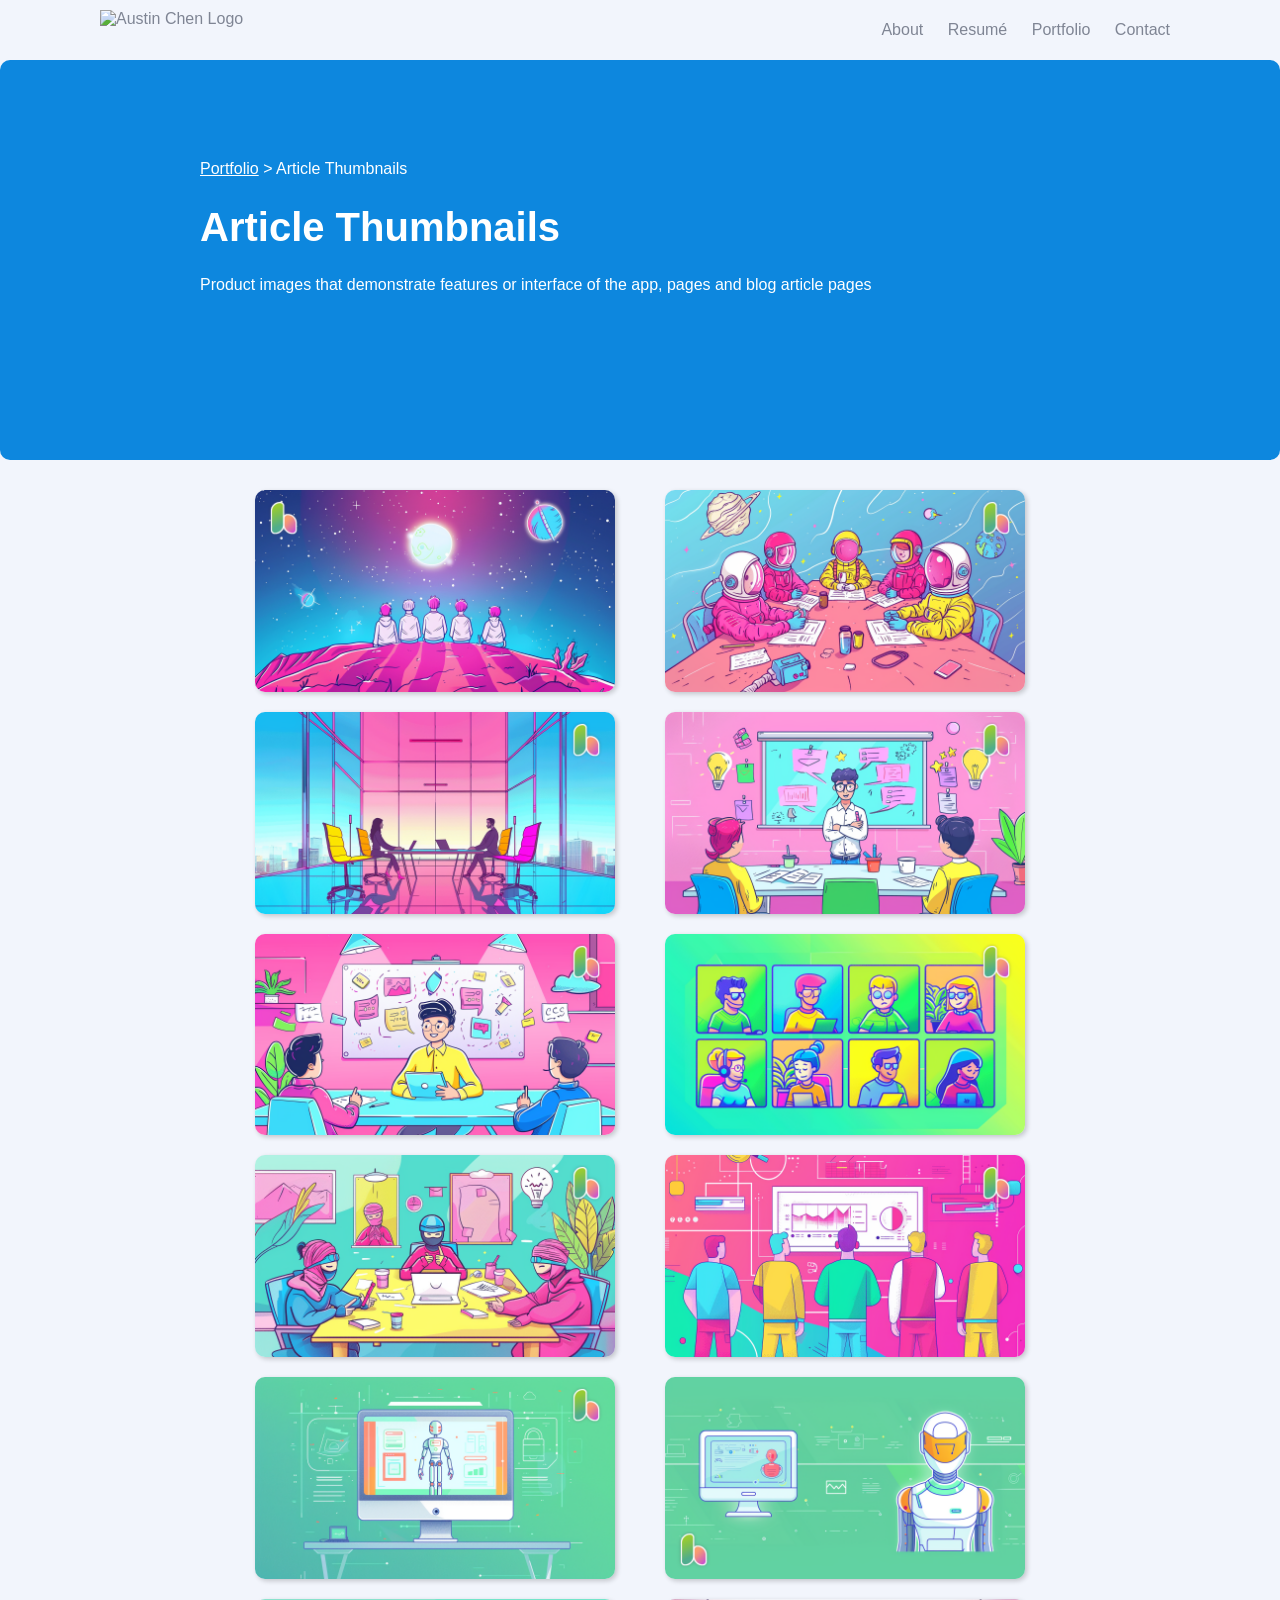
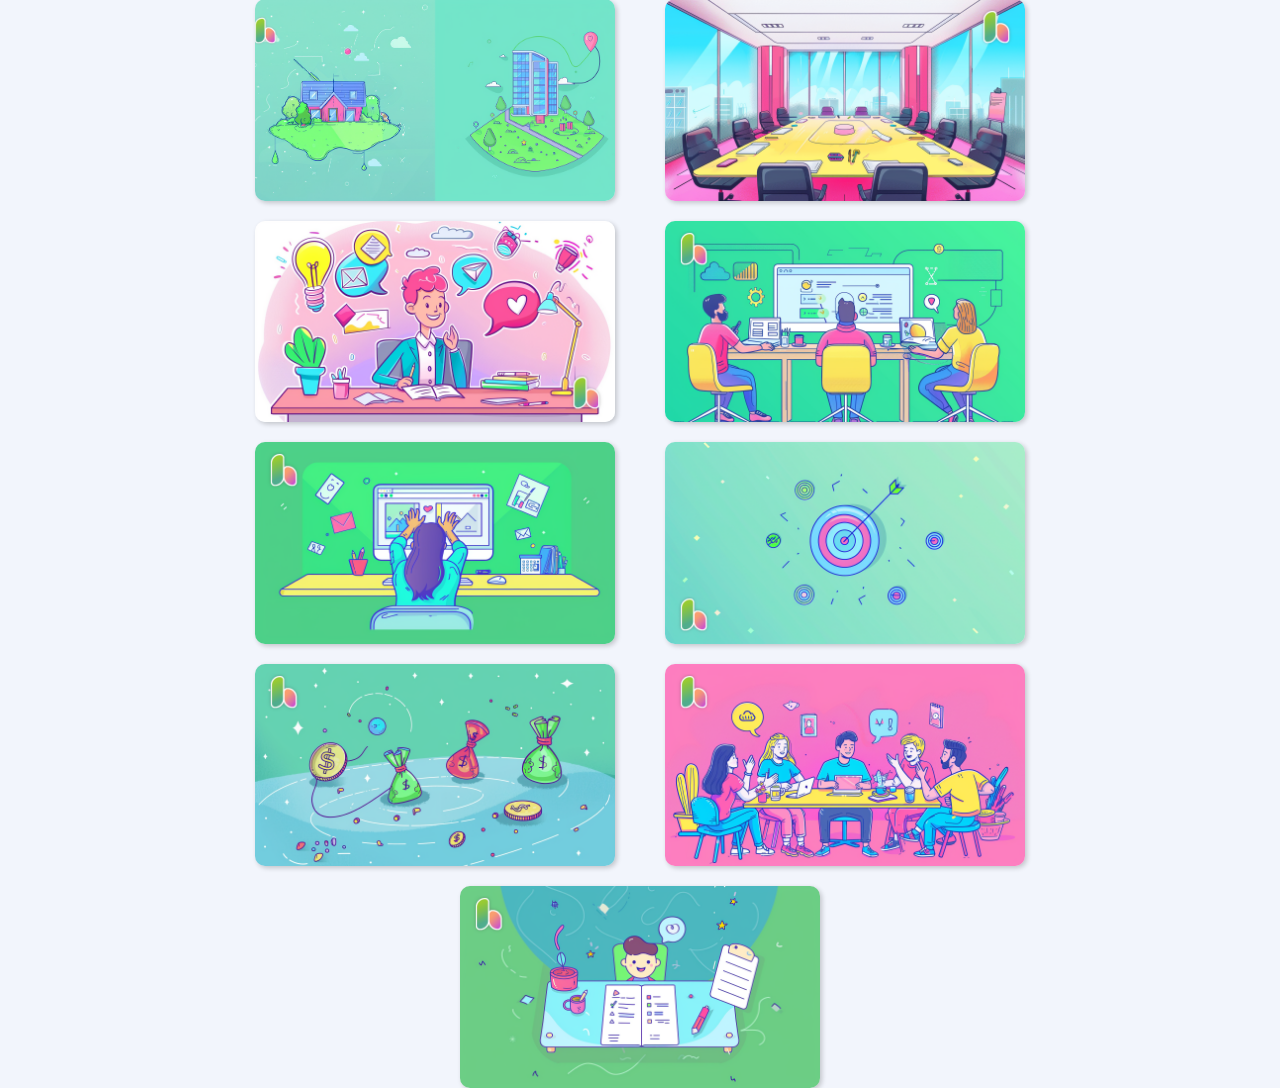
==== article-thumbnails.html @ f636ebe7 "done" ====
<!DOCTYPE html>
<html lang="en">
<head>
    <meta charset="UTF-8">
    <meta name="viewport" content="width=device-width, initial-scale=1.0">
    <title>Portfolio</title>
    <link rel="stylesheet" href="styles.css">
    <link href="https://fonts.googleapis.com/css2?family=Roboto:wght@400;700&display=swap" rel="stylesheet"> <!-- Link to Google Fonts -->
    <style>
      .container {
        color:white;
        background-color: #0D87DE;
        text-align: left;
        padding-top: 100px;
        padding-left: 200px;
        margin: 0 auto;
        height: 300px;
        display: flex;
        flex-direction: column;
      }
      .gallery {
    display: flex;
    justify-content: center; /* Center the gallery horizontally */
    max-width: 800px; /* Set the maximum width of the gallery */
    margin: 0 auto; /* Center the gallery on the page */
}

.thumbnails {
    display: flex;
    flex-wrap: wrap;
    justify-content: space-around;
    margin-top: 30px;
    gap: 20px;
  
}
.thumbnails img {
    width: 45%;
    object-fit: cover; /* Cover the thumbnail with the image, cropping as needed */
    overflow: hidden; /* Hide any content that exceeds the specified dimensions */
    box-shadow: 2px 2px 5px rgba(0, 0, 0, 0.2); /* Add a subtle drop shadow effect */
    transition: transform 0.3s; /* Add a transition for smooth animation */
    border-radius: 10px;
}

.thumbnails img:hover {
    transform: translateY(-5px); /* Apply a translateY transform on hover */
    cursor:pointer
}

.thumbnails img.horizontal-image {
  width: 100%;
}

.modal {
    display: none;
    position: fixed;
    z-index: 1;
    padding-top: 50px;
    left: 0;
    top: 0;
    width: 100%;
    height: 100%;
    overflow: auto;
    background-color: black;
}

.modal-content {
    margin: auto;
    display: block;
    width: 80%;
    max-width: 800px;
}

.close {
    color: white;
    position: absolute;
    top: 10px;
    right: 25px;
    font-size: 35px;
    cursor: pointer;
}

.prev, .next {
    position: absolute;
    top: 50%;
    width: auto;
    padding: 16px;
    margin-top: -50px;
    color: white;
    font-weight: bold;
    font-size: 20px;
    cursor: pointer;
    text-decoration: none;
}

.prev {
    left: 10px;
}

.next {
    right: 10px;
}

    </style>
    <script src="script.js"></script>

</head>
<body>
  <div class="header">
    <img src="logo.png" alt="Austin Chen Logo">
    <nav>
        <a href="about.html">About</a>
        <a href="resume.html">Resumé</a>
        <a href="portfolio.html">Portfolio</a>
        <a href="contact.html">Contact</a>
    </nav>
    </div>

  <div class="container">
    <div class="breadcrumb">
      <a href="portfolio.html">Portfolio</a> &gt; Article Thumbnails
  </div>
    <h1 style="font-size: 40px"">Article Thumbnails</h1>
    <p>Product images that demonstrate features or interface of the app, pages and blog article pages</p>
  </div>

  <div class="gallery">
    <div class="thumbnails">
      <img src="articlethumbnail1.png" alt="Thumbnail 1" onclick="openModal('articlethumbnail1.png')">
      <img src="articlethumbnail2.png" alt="Thumbnail 2" onclick="openModal('articlethumbnail2.png')">
      <img src="articlethumbnail3.png" alt="Thumbnail 3" onclick="openModal('articlethumbnail3.png')">
      <img src="articlethumbnail4.png" alt="Thumbnail 4" onclick="openModal('articlethumbnail4.png')">
      <img src="articlethumbnail5.png" alt="Thumbnail 5" onclick="openModal('articlethumbnail5.png')">
      <img src="articlethumbnail6.png" alt="Thumbnail 6" onclick="openModal('articlethumbnail6.png')">
      <img src="articlethumbnail7.png" alt="Thumbnail 7" onclick="openModal('articlethumbnail7.png')">
      <img src="articlethumbnail8.png" alt="Thumbnail 8" onclick="openModal('articlethumbnail8.png')">
      <img src="articlethumbnail9.png" alt="Thumbnail 9" onclick="openModal('articlethumbnail9.png')">
      <img src="articlethumbnail10.png" alt="Thumbnail 10" onclick="openModal('articlethumbnail10.png')">
      <img src="articlethumbnail11.png" alt="Thumbnail 11" onclick="openModal('articlethumbnail11.png')">
      <img src="articlethumbnail12.png" alt="Thumbnail 12" onclick="openModal('articlethumbnail12.png')">
      <img src="articlethumbnail13.png" alt="Thumbnail 13" onclick="openModal('articlethumbnail13.png')">
      <img src="articlethumbnail14.png" alt="Thumbnail 14" onclick="openModal('articlethumbnail14.png')">
      <img src="articlethumbnail15.png" alt="Thumbnail 15" onclick="openModal('articlethumbnail15.png')">
      <img src="articlethumbnail16.png" alt="Thumbnail 16" onclick="openModal('articlethumbnail16.png')">
      <img src="articlethumbnail17.png" alt="Thumbnail 17" onclick="openModal('articlethumbnail17.png')">
      <img src="articlethumbnail18.png" alt="Thumbnail 18" onclick="openModal('articlethumbnail18.png')">
      <img src="articlethumbnail19.png" alt="Thumbnail 19" onclick="openModal('articlethumbnail19.png')">
      
    </div>

    <div id="myModal" class="modal">
        <span class="close" onclick="closeModal()">&times;</span>
        <img id="fullImg" class="modal-content">
        <a class="prev" onclick="plusSlides(-1)">&#10094;</a>
        <a class="next" onclick="plusSlides(1)">&#10095;</a>
    </div>
</div>

</body>
</html>
---- styles.css ----
body {
  font-family: 'Poppins', sans-serif;
  margin: 0;
  padding: 0;
  background-color: #F2F5FC;
  color: #7F8594;
}

.header {
  background-color: #F2F5FC; /* Set the header (banner) color */
  padding: 10px 20px;
  display: flex;
  justify-content: space-between;
  align-items: center;
  position: -webkit-sticky; /* For Safari */
  position: sticky;
  top: 0;
  z-index: 1000; /* Ensure the header stays above other content */
  max-width: 1080px;
  margin: 0 auto;
}

.header .logo-link {
  display: flex;
  align-items: center;
  text-decoration: none;
  color: #7F8594; /* Change text color */
}

.header .logo-link span {
  font-size: 18px; /* Adjust the font size as needed */
  font-weight: 550; /* Adjust the font weight as needed */
  font-family: 'Poppins', sans-serif; /* Specify the desired font family */
  color: #3E4355; /* Adjust the text color as needed */
}

.header img {
  height: 40px;
  margin-right: 10px; /* Adjust spacing between image and text */
}

.header nav a {
  padding: 10px;
  border-radius: 5px;
  text-decoration: none;
  color: #7F8594; /* Change navigation link color */
  transition: all 0.3s ease;
}

.header nav a:hover {
  background-color: #5A6071;
  color: white;
}

.header nav a:active {
  background-color: #5A6071;
  color: white;
}

.topbanner {
  color:white;
  background-color: #3E4355;
  text-align: center;
  margin: 0 auto;
  height: 200px;
  display: flex;
  flex-direction: column;
  max-width: 1080px;
  border-radius: 10px;
  font-size: 25px;
  align-items: center;
  justify-content: center;
  margin-bottom:30px;
}

.topbanner h1{
  font-size:40px;
}

.portfoliobanner {

}

.container {
  max-width: 1080px;
  border-radius: 10px;
}

.container .text {
  color: white;
}

.container h1,
.container h2,
.container h3,
.container h4,
.container h5,
.container h6 {
    color: white;
}

.container a {
  color: white;
}

.gallery {
  display: flex;
  justify-content: center; /* Center the gallery horizontally */
  max-width: 800px; /* Set the maximum width of the gallery */
  margin: 0 auto; /* Center the gallery on the page */
}

.thumbnails {
  display: flex;
  flex-wrap: wrap;
  justify-content: space-around;
  margin-top: 30px;
  gap: 20px;

}
.thumbnails img {
  width: 45%;
  object-fit: cover; /* Cover the thumbnail with the image, cropping as needed */
  overflow: hidden; /* Hide any content that exceeds the specified dimensions */
  box-shadow: 2px 2px 5px rgba(0, 0, 0, 0.2); /* Add a subtle drop shadow effect */
  transition: transform 0.3s; /* Add a transition for smooth animation */
  border-radius: 10px;
}

.thumbnails img:hover {
  transform: translateY(-5px); /* Apply a translateY transform on hover */
  cursor:pointer
}

.thumbnails img.horizontal-image {
width: 100%;
}

.modal {
  display: none;
  position: fixed;
  z-index: 1;
  padding-top: 50px;
  left: 0;
  top: 0;
  width: 100%;
  height: 100%;
  overflow: auto;
  background-color: black;
}

.modal-content {
  margin: auto;
  display: block;
  width: 80%;
  max-width: 800px;
}

.close {
  color: white;
  position: absolute;
  top: 10px;
  right: 25px;
  font-size: 35px;
  cursor: pointer;
}

.prev, .next {
  position: absolute;
  top: 50%;
  width: auto;
  padding: 16px;
  margin-top: -50px;
  color: white;
  font-weight: bold;
  font-size: 20px;
  cursor: pointer;
  text-decoration: none;
}

.prev {
  left: 10px;
}

.next {
  right: 10px;
}

/* Video Gallery */
.video-gallery {
  display: flex;
  flex-wrap: wrap;
  justify-content: center;
  align-items: center;
  max-width: 1080px;
  margin: 0 auto;
}

.video-gallery h1,
.video-gallery h2,
.video-gallery h3 {
  color: black;
  font-weight:500;
}

.video-thumbnail {
  margin-top: 20px;
  width: 600px;
  margin-bottom: 20px;
  position: relative;
  background-color: transparent;
  overflow: hidden;
  border-radius: 10px;
  transition: transform 0.5s;
}

.video-thumbnail:hover {
  background-color:#E8E8E8;
}

.video-thumbnail img {
  width: 100%;
  height: auto;
  border-radius: 10px;
  transition: filter 0.5s;
}


.video-thumbnail a {
  text-decoration: none;
  color: #fff;
  text-align: center;
  display: block;
  padding: 10px;
}

.video-title {
  position: absolute;
  bottom: 0;
  left: 0;
  width: 100%;
  padding: 10px;
  text-align: center;
  background-color: rgba(0, 0, 0, 0.8); /* Black background for the title */
  color: #fff;
  border-bottom-left-radius: 10px;
  border-bottom-right-radius: 10px;
}

/* Resume */
.resumecontainer {
  width: 100%;
      max-width: 800px;
      margin: 0 auto;
      padding: 20px;
      background-color: #f9f9f9;
      border-radius: 5px;
}
  h1 {
      font-size: 24px;
      margin-bottom: 10px;
  }
  h2 {
      font-size: 20px;
      margin-bottom: 5px;
  }
  .contact-info {
      font-size: 14px;
      margin-bottom: 20px;
  }
  .contact-info p {
      margin: 0;
  }
  .section {
      margin-bottom: 20px;
  }
  .section-title {
      font-size: 18px;
      border-bottom: 1px solid #ccc;
      padding-bottom: 5px;
      margin-bottom: 10px;
  }
  .heading {
      display:flex;
      justify-content: space-between;
      align-items: center;
  }

  .title {
      font-weight: bold;
      font-size: 16px;
      text-align: left;
  }
  .span {
      font-weight: normal;
      font-style: italic;
      font-size: 14px;
      text-align: right;
      margin-left: auto;
  }

  .summary{

  }
  
  .description {
      margin-left: 20px;
      font-size: 14px;
  }
  ul {
      list-style-type: disc;
      margin: 10px 0;
      padding-left: 40px;
  }
  ul li {
      margin-bottom: 5px;
  }
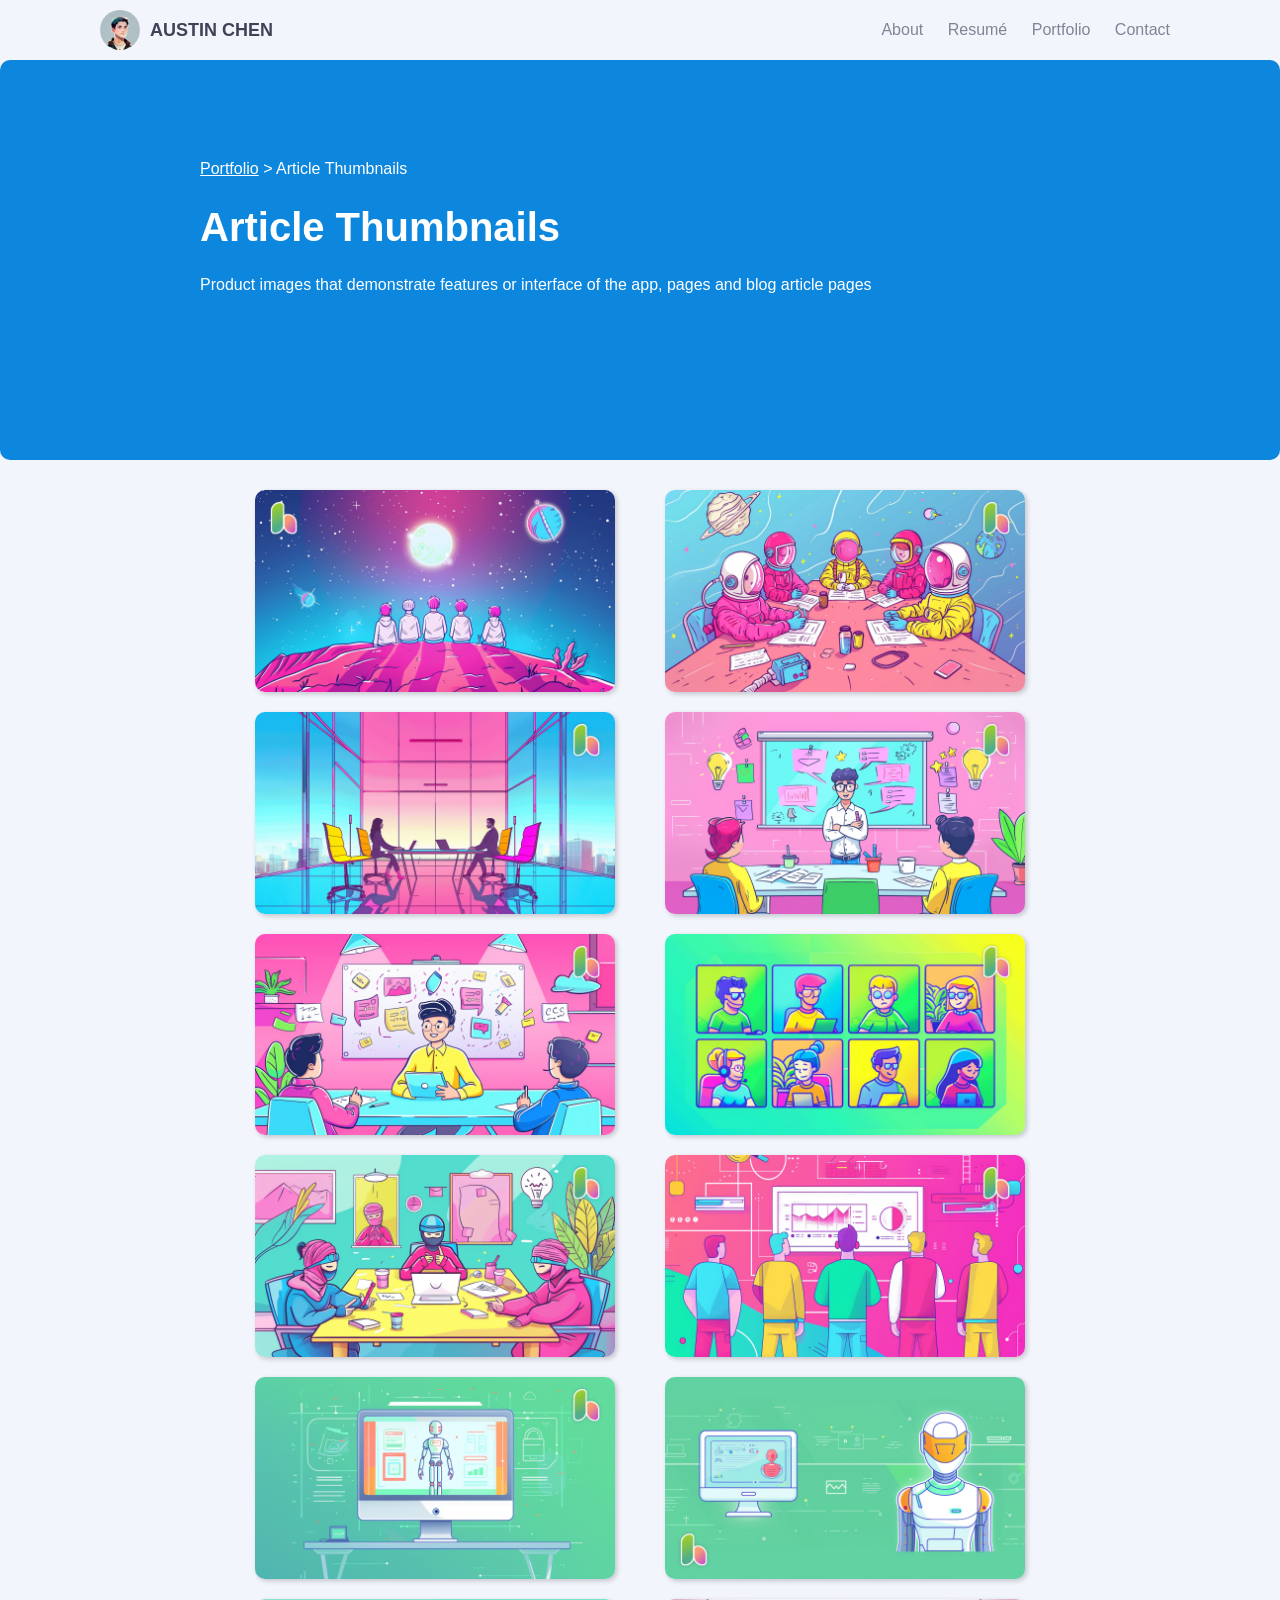
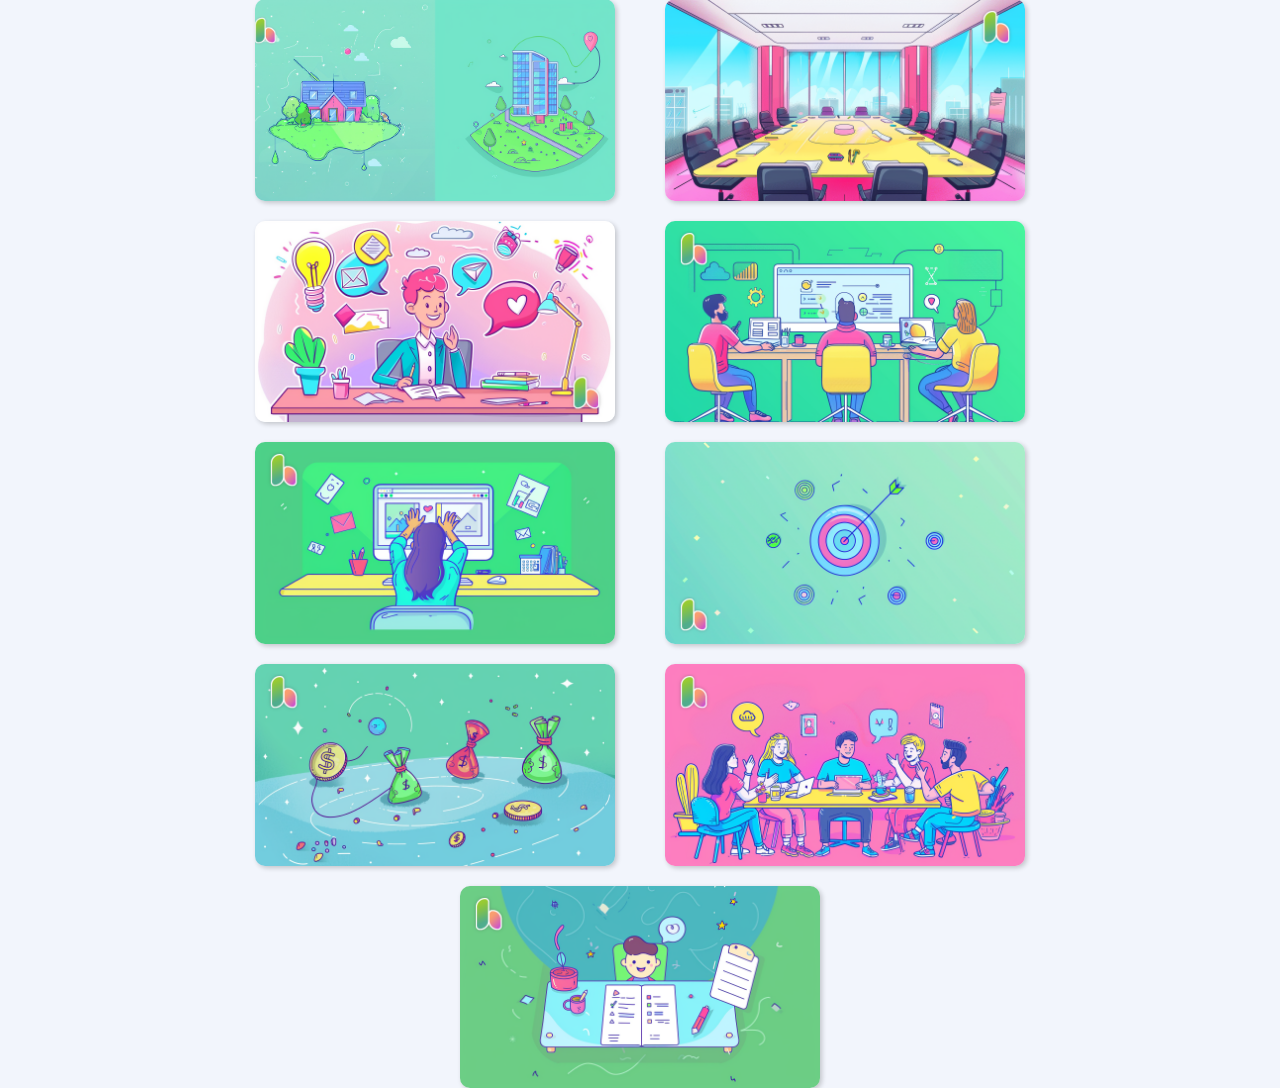
==== commit 8bcf963d: "bla" ====
--- a/article-thumbnails.html
+++ b/article-thumbnails.html
@@ -107,14 +107,17 @@
 </head>
 <body>
   <div class="header">
-    <img src="logo.png" alt="Austin Chen Logo">
+    <a href="index.html" class="logo-link">
+        <img src="mj-avatar.JPG" style="border-radius: 50%" alt="Austin Chen Logo">
+        <span>AUSTIN CHEN</span>
+    </a>
     <nav>
-        <a href="about.html">About</a>
+        <a href="index.html">About</a>
         <a href="resume.html">Resumé</a>
         <a href="portfolio.html">Portfolio</a>
         <a href="contact.html">Contact</a>
     </nav>
-    </div>
+</div>
 
   <div class="container">
     <div class="breadcrumb">
--- a/styles.css
+++ b/styles.css
@@ -67,7 +67,7 @@
   flex-direction: column;
   max-width: 1080px;
   border-radius: 10px;
-  font-size: 25px;
+  font-size: 23px;
   align-items: center;
   justify-content: center;
   margin-bottom:30px;
@@ -299,19 +299,106 @@
       margin-left: auto;
   }
 
+  .summary-and-location {
+    display:flex;
+    justify-content: space-between;
+    align-items: center;
+  }
   .summary{
-
+    font-weight: normal;
+    font-style: italic;
+    font-size: 14px;
+    text-align: left;
+
+  }
+
+  .location{
+    font-weight: normal;
+    font-style: italic;
+    font-size: 14px;
+    text-align: right;
+    margin-left: auto;
   }
   
   .description {
       margin-left: 20px;
-      font-size: 14px;
+      font-size: 15px;
+      margin-bottom:20px;
   }
   ul {
       list-style-type: disc;
       margin: 10px 0;
-      padding-left: 40px;
+      padding-left: 10px;
   }
   ul li {
       margin-bottom: 5px;
-  }+  }
+
+  .main-list > li > ul.sub-list {
+    list-style-type: circle; /* This makes sub-list bullets hollow (or no-fill) */
+}
+
+  /* Card */
+  .card-container {
+    display: flex;
+    justify-content: center; /* Center children horizontally */
+    flex-wrap: wrap; /* Allows cards to wrap onto the next line if the container is too narrow */
+    max-width: 1080px; /* Maximum width of the container */
+    margin: 0 auto; /* Center the container itself horizontally */
+    margin-top: 10px;
+    margin-bottom:50px;
+    gap: 10px; /* Optional: adds space between cards */
+  }
+  
+  .card {
+    display: flex;
+    justify-content: center; /* Center horizontally */
+    align-items: center; /* Center vertically */
+    flex-direction: column; /* Stack children vertically */
+    background-color: white;
+    border-radius: 10px;
+    width:25%;
+  }
+
+  .link-cards {
+    display: flex;
+    background-color: white;
+    border-radius: 10px;
+    width:25%;;
+  }
+
+  .link-card {
+    display: flex;
+    justify-content: center; /* Center the card content */
+    background-color: white;
+    border-radius: 10px;
+    width: 25%;
+    overflow: hidden; /* Ensures the border-radius applies to child elements */
+    margin: 10px; /* Add some space around cards */
+    transition: transform 0.3s ease; /* Smooth transition for hover effect */
+}
+
+.card-link {
+    text-decoration: none; /* Removes underline from links */
+    color: inherit; /* Inherits text color from parent */
+    display: block; /* Makes the link fill the entire card container */
+    width: 100%;
+}
+
+.card-content {
+    padding: 20px; /* Adds some padding inside the card */
+}
+
+.card-title {
+    color: #3E4355; /* Original title color */
+    transition: color 0.3s ease; /* Smooth transition for text color */
+}
+
+/* Hover Effects */
+.link-card:hover {
+    transform: scale(1.05); /* Makes the card grow */
+}
+
+.link-card:hover .card-title {
+    color: #676c78; /* Lighter title color on hover */
+}
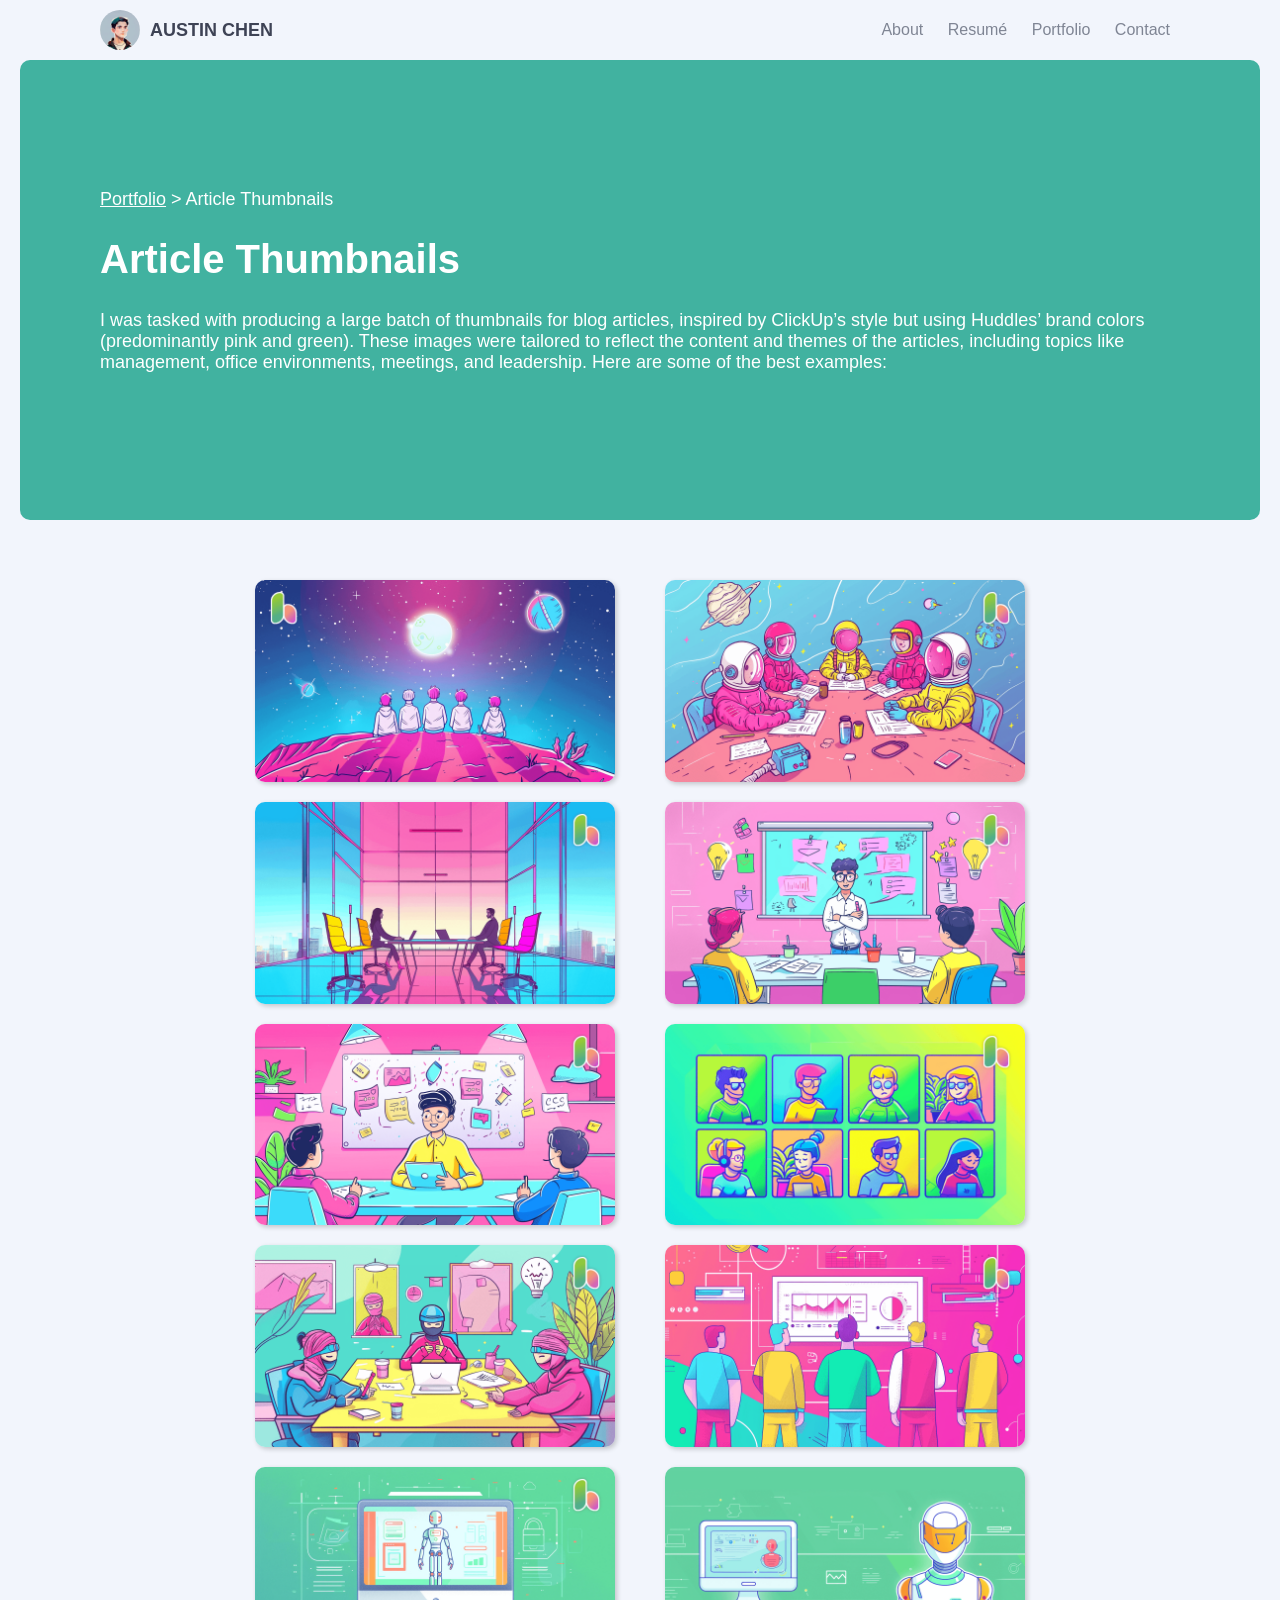
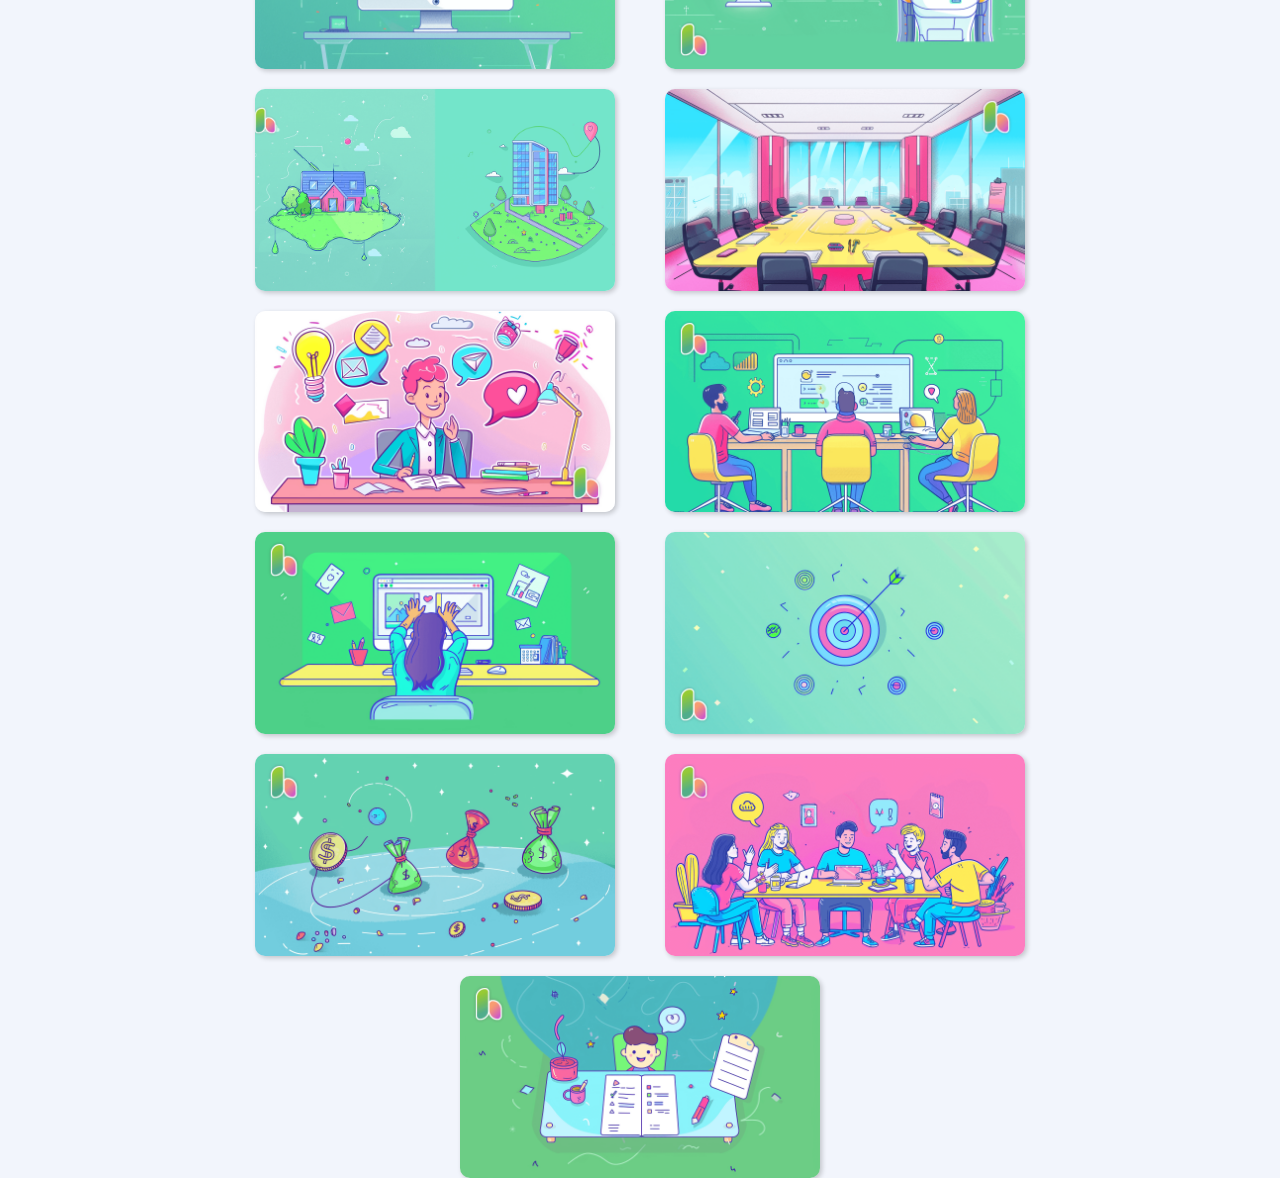
==== commit 08538af9: "." ====
--- a/article-thumbnails.html
+++ b/article-thumbnails.html
@@ -119,12 +119,12 @@
     </nav>
 </div>
 
-  <div class="container">
+  <div class="portfolio-banner" style="background-color: #41B2A0;">
     <div class="breadcrumb">
       <a href="portfolio.html">Portfolio</a> &gt; Article Thumbnails
   </div>
     <h1 style="font-size: 40px"">Article Thumbnails</h1>
-    <p>Product images that demonstrate features or interface of the app, pages and blog article pages</p>
+    <p>I was tasked with producing a large batch of thumbnails for blog articles, inspired by ClickUp’s style but using Huddles’ brand colors (predominantly pink and green). These images were tailored to reflect the content and themes of the articles, including topics like management, office environments, meetings, and leadership. Here are some of the best examples:</p>
   </div>
 
   <div class="gallery">
--- a/styles.css
+++ b/styles.css
@@ -77,8 +77,25 @@
   font-size:40px;
 }
 
-.portfoliobanner {
-
+.portfolio-banner {
+  color:white;
+  background-color: #3E4355;
+  text-align: left;
+  margin: 0 auto;
+  height: 300px;
+  display: flex;
+  flex-direction: column;
+  max-width: 1080px;
+  border-radius: 10px;
+  font-size: 18px;
+  align-items: left;
+  justify-content: center;
+  margin-bottom:30px;
+  padding: 80px;
+}
+
+.portfolio-banner a {
+  color:white;
 }
 
 .container {
